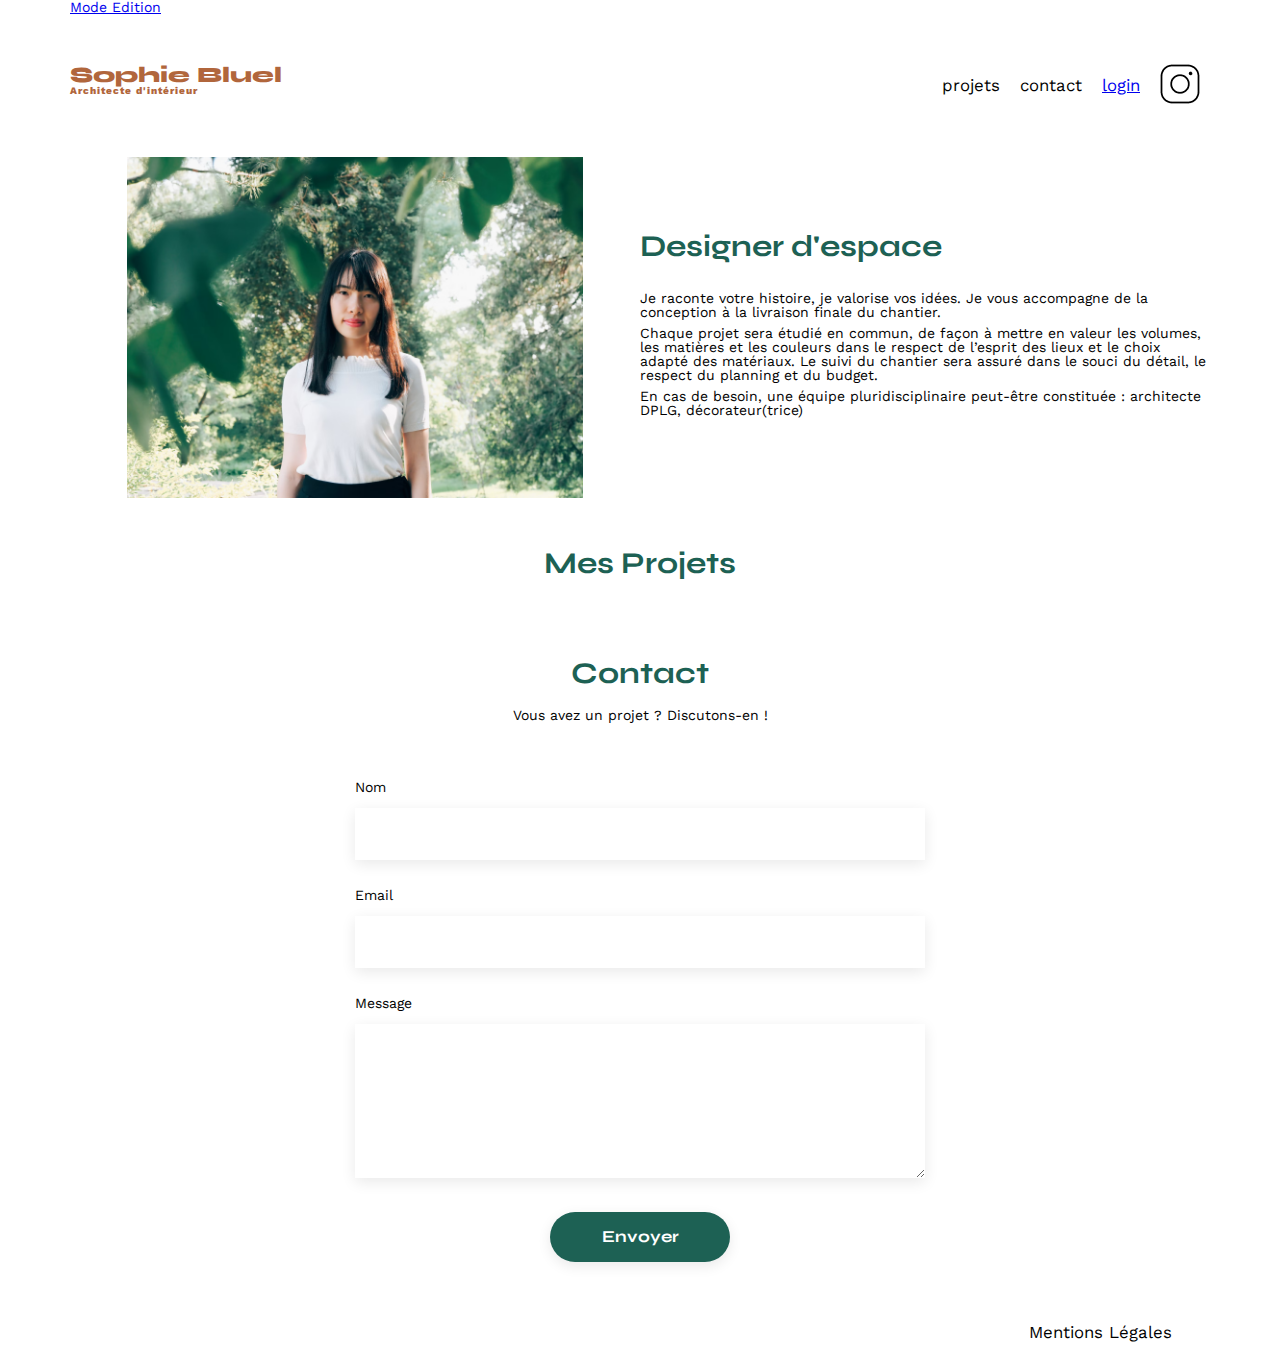
==== index.html @ 2c3279c7 "filtre projet + début modale" ====
<!DOCTYPE html>
<html lang="fr">
  <head>
    <meta charset="UTF-8" />
    <title>Sophie Bluel - Architecte d'intérieur</title>
    <meta name="viewport" content="width=device-width, initial-scale=1.0" />
    <link rel="preconnect" href="https://fonts.googleapis.com" />
    <link rel="preconnect" href="https://fonts.gstatic.com" crossorigin />
    <link
      href="https://fonts.googleapis.com/css2?family=Syne:wght@700;800&family=Work+Sans&display=swap"
      rel="stylesheet"
    />
    <meta name="description" content="" />
    <link rel="stylesheet" href="./assets/style.css" />
    <script src="showWork.js" defer></script>
  </head>
  <body>
    <div>
      <a href="#modalProjets">Mode Edition</a>

      <aside
        id="modalProjets"
        class="modal"
        aria-hidden="true"
        aria-modal="false"
        role=""
        style="display: none"
      >
        <div class="modalDiv">
          <a>Lorem ipsum</a>
        </div>
      </aside>
    </div>
    <header>
      <h1>Sophie Bluel <span>Architecte d'intérieur</span></h1>
      <nav>
        <ul>
          <li>projets</li>
          <li>contact</li>
          <li><a href="./login.html">login</a></li>
          <li><img src="./assets/icons/instagram.png" alt="Instagram" /></li>
        </ul>
      </nav>
    </header>
    <main>
      <section id="introduction">
        <figure>
          <img src="./assets/images/sophie-bluel.png" alt="" />
        </figure>
        <article>
          <h2>Designer d'espace</h2>
          <p>
            Je raconte votre histoire, je valorise vos idées. Je vous accompagne
            de la conception à la livraison finale du chantier.
          </p>
          <p>
            Chaque projet sera étudié en commun, de façon à mettre en valeur les
            volumes, les matières et les couleurs dans le respect de l’esprit
            des lieux et le choix adapté des matériaux. Le suivi du chantier
            sera assuré dans le souci du détail, le respect du planning et du
            budget.
          </p>
          <p>
            En cas de besoin, une équipe pluridisciplinaire peut-être constituée
            : architecte DPLG, décorateur(trice)
          </p>
        </article>
      </section>
      <section id="portfolio">
        <h2>Mes Projets</h2>
        <div class="gallery">
          <!-- <figure>
              <img src="assets/images/abajour-tahina.png" alt="Abajour Tahina" />
              <figcaption>Abajour Tahina</figcaption>
            </figure>
            <figure>
              <img
                src="assets/images/appartement-paris-v.png"
                alt="Appartement Paris V"
              />
              <figcaption>Appartement Paris V</figcaption>
            </figure>
            <figure>
              <img
                src="assets/images/restaurant-sushisen-londres.png"
                alt="Restaurant Sushisen - Londres"
              />
              <figcaption>Restaurant Sushisen - Londres</figcaption>
            </figure>
            <figure>
              <img
                src="assets/images/la-balisiere.png"
                alt="Villa “La Balisiere” - Port Louis"
              />
              <figcaption>Villa “La Balisiere” - Port Louis</figcaption>
            </figure>
            <figure>
              <img
                src="assets/images/structures-thermopolis.png"
                alt="Structures Thermopolis"
              />
              <figcaption>Structures Thermopolis</figcaption>
            </figure>
            <figure>
              <img
                src="assets/images/appartement-paris-x.png"
                alt="Appartement Paris X"
              />
              <figcaption>Appartement Paris X</figcaption>
            </figure>
            <figure>
              <img
                src="assets/images/le-coteau-cassis.png"
                alt="Pavillon “Le coteau” - Cassis"
              />
              <figcaption>Pavillon “Le coteau” - Cassis</figcaption>
            </figure>
            <figure>
              <img
                src="assets/images/villa-ferneze.png"
                alt="Villa Ferneze - Isola d’Elba"
              />
              <figcaption>Villa Ferneze - Isola d’Elba</figcaption>
            </figure>
            <figure>
              <img
                src="assets/images/appartement-paris-xviii.png"
                alt="Appartement Paris XVIII"
              />
              <figcaption>Appartement Paris XVIII</figcaption>
            </figure>
            <figure>
              <img
                src="assets/images/bar-lullaby-paris.png"
                alt="Bar “Lullaby” - Paris"
              />
              <figcaption>Bar “Lullaby” - Paris</figcaption>
            </figure>
            <figure>
              <img
                src="assets/images/hotel-first-arte-new-delhi.png"
                alt="Hotel First Arte - New Delhi"
              />
              <figcaption>Hotel First Arte - New Delhi</figcaption>
            </figure> -->
        </div>
      </section>
      <section id="contact">
        <h2>Contact</h2>
        <p>Vous avez un projet ? Discutons-en !</p>
        <form action="#" method="post">
          <label for="name">Nom</label>
          <input type="text" name="name" id="name" />
          <label for="email">Email</label>
          <input type="email" name="email" id="email" />
          <label for="message">Message</label>
          <textarea name="message" id="message" cols="30" rows="10"></textarea>
          <input type="submit" value="Envoyer" />
        </form>
      </section>
    </main>

    <footer>
      <nav>
        <ul>
          <li>Mentions Légales</li>
        </ul>
      </nav>
    </footer>
  </body>
</html>
---- assets/style.css ----
/* http://meyerweb.com/eric/tools/css/reset/
   v2.0 | 20110126
   License: none (public domain)
*/

html, body, div, span, applet, object, iframe,
h1, h2, h3, h4, h5, h6, p, blockquote, pre,
a, abbr, acronym, address, big, cite, code,
del, dfn, em, img, ins, kbd, q, s, samp,
small, strike, strong, sub, sup, tt, var,
b, u, i, center,
dl, dt, dd, ol, ul, li,
fieldset, form, label, legend,
table, caption, tbody, tfoot, thead, tr, th, td,
article, aside, canvas, details, embed,
figure, figcaption, footer, header, hgroup,
menu, nav, output, ruby, section, summary,
time, mark, audio, video {
	margin: 0;
	padding: 0;
	border: 0;
	font-size: 100%;
	font: inherit;
	vertical-align: baseline;
}
/* HTML5 display-role reset for older browsers */
article, aside, details, figcaption, figure,
footer, header, hgroup, menu, nav, section {
	display: block;
}

/*modale*/
.modalProjets {
	position: fixed;
	width: 80%;
	height: 60%;
	background: gray;
	border: black;
	opacity: 100%;
}

#modalDiv {
	width: 80%;
	height: 60%;
	background: gray;
	border: black;
	opacity: 100%;
}



body {
	line-height: 1;
}
ol, ul {
	list-style: none;
}
blockquote, q {
	quotes: none;
}
blockquote:before, blockquote:after,
q:before, q:after {
	content: '';
	content: none;
}
table {
	border-collapse: collapse;
	border-spacing: 0;
}
/** end reset css**/
body {
	max-width: 1140px;
	margin:auto;
	font-family: 'Work Sans' ;
	font-size: 14px;
}
header {
	display: flex;
	justify-content: space-between;
	margin: 50px 0
}
section {
	margin: 50px 0
}

h1{
	display: flex;
	flex-direction: column;
	font-family: 'Syne';
	font-size: 22px;
	font-weight: 800;
	color: #B1663C
}

h1 > span {
	font-family: 'Work Sans';
	font-size:10px;
	letter-spacing: 0.1em;
;
}

h2{
	font-family: 'Syne';
	font-weight: 700;
	font-size: 30px;
	color: #1D6154
}
nav ul {
	display: flex;
	align-items: center;
	list-style-type: none;

}
nav li {
	padding: 0 10px;
	font-size: 1.2em;
}

li:hover {
	color: #B1663C;
}
#introduction {
	display: flex;
	align-items: center;
}
#introduction figure {
	flex: 1
}
#introduction img {
	display: block;
	margin: auto;
	width: 80%;
}

#introduction article {
	flex: 1
}
#introduction h2 {
	margin-bottom: 1em;
}

#introduction p {
	margin-bottom: 0.5em;
}
#portfolio h2 {
	text-align: center;
	margin-bottom: 1em;
}
.gallery {
	width: 100%;
	display: grid;
	grid-template-columns: 1fr 1fr 1fr;
	grid-column-gap: 20px;
	grid-row-gap: 20px;
}

.gallery img {
	width: 100%;

}
#contact {
	width: 50%;
margin: auto;
}
#contact > * {
	text-align: center;

}
#contact h2{
	margin-bottom: 20px;
}
#contact form {
	text-align: left;
	margin-top:30px;
	display: flex;
	flex-direction: column;
}

#contact input {
	height: 50px;
	font-size: 1.2em;
	border: none;
	box-shadow: 0px 4px 14px rgba(0, 0, 0, 0.09);
}
#contact label {
	margin: 2em 0 1em 0;
}
#contact textarea {
	border: none;
	box-shadow: 0px 4px 14px rgba(0, 0, 0, 0.09);
}

input[type="submit"]{
	font-family: 'Syne';
	font-weight: 700;
	color: white;
	background-color: #1D6154;
	margin : 2em auto ;
	width: 180px;
	text-align: center;
	border-radius: 60px ;
}

footer nav ul {
	display: flex;
	justify-content: flex-end;
	margin: 2em
}
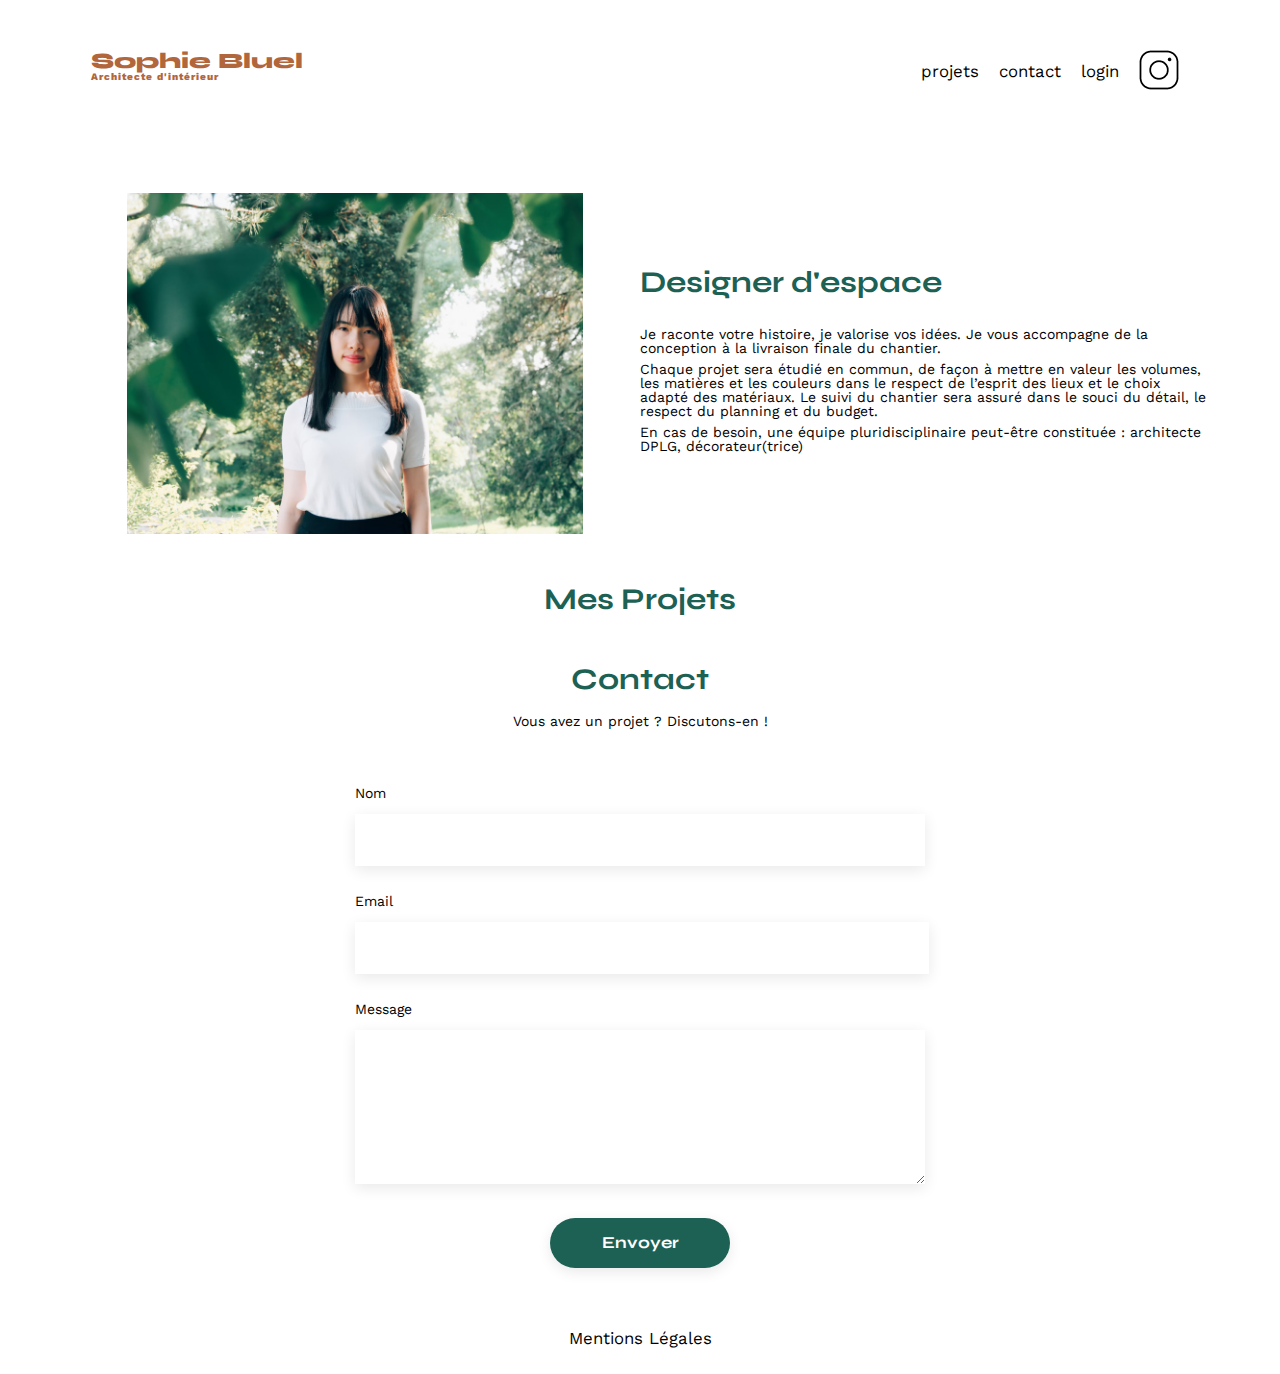
==== commit a9a83e72: "Finalisation mise en page" ====
--- a/index.html
+++ b/index.html
@@ -12,22 +12,140 @@
     />
     <meta name="description" content="" />
     <link rel="stylesheet" href="./assets/style.css" />
+    <link
+      rel="stylesheet"
+      href="https://cdnjs.cloudflare.com/ajax/libs/font-awesome/5.15.4/css/all.min.css"
+    />
     <script src="showWork.js" defer></script>
+    <script
+      src="https://kit.fontawesome.com/ecfeba5a91.js"
+      crossorigin="anonymous"
+    ></script>
   </head>
+  <div class="bandeau">
+    <svg
+      width="17"
+      height="17"
+      viewBox="0 0 17 17"
+      fill="none"
+      xmlns="http://www.w3.org/2000/svg"
+    >
+      <path
+        d="M14.0229 2.18576L14.3939 2.55679C14.6821 2.84503 14.6821 3.31113 14.3939 3.5963L13.5016 4.49169L12.0879 3.07808L12.9803 2.18576C13.2685 1.89751 13.7346 1.89751 14.0198 2.18576H14.0229ZM6.93332 8.23578L11.0484 4.11759L12.4621 5.53121L8.34387 9.64633C8.25494 9.73525 8.14455 9.79964 8.02496 9.83337L6.23111 10.3455L6.7432 8.55162C6.77693 8.43203 6.84133 8.32164 6.93025 8.23271L6.93332 8.23578ZM11.9408 1.14625L5.89074 7.1932C5.62397 7.45998 5.43078 7.78808 5.32959 8.14685L4.4526 11.2133C4.379 11.4708 4.44953 11.7468 4.63965 11.9369C4.82977 12.127 5.10574 12.1976 5.36332 12.124L8.42973 11.247C8.79156 11.1427 9.11967 10.9495 9.38338 10.6858L15.4334 4.63888C16.2951 3.77722 16.2951 2.37894 15.4334 1.51728L15.0624 1.14625C14.2007 0.284585 12.8024 0.284585 11.9408 1.14625ZM3.19844 2.34214C1.70816 2.34214 0.5 3.55031 0.5 5.04058V13.3812C0.5 14.8715 1.70816 16.0796 3.19844 16.0796H11.5391C13.0293 16.0796 14.2375 14.8715 14.2375 13.3812V9.94683C14.2375 9.539 13.9094 9.21089 13.5016 9.21089C13.0937 9.21089 12.7656 9.539 12.7656 9.94683V13.3812C12.7656 14.0589 12.2167 14.6078 11.5391 14.6078H3.19844C2.52076 14.6078 1.97188 14.0589 1.97188 13.3812V5.04058C1.97188 4.36291 2.52076 3.81402 3.19844 3.81402H6.63281C7.04065 3.81402 7.36875 3.48591 7.36875 3.07808C7.36875 2.67025 7.04065 2.34214 6.63281 2.34214H3.19844Z"
+        fill="white"
+      />
+    </svg>
+    <a href="#modalProjets" class="modalAppear">Mode Edition</a>
+  </div>
   <body>
     <div>
-      <a href="#modalProjets">Mode Edition</a>
-
       <aside
         id="modalProjets"
         class="modal"
         aria-hidden="true"
         aria-modal="false"
-        role=""
+        role="dialog"
         style="display: none"
       >
-        <div class="modalDiv">
-          <a>Lorem ipsum</a>
+        <div class="modal-background"></div>
+        <div id="modalDiv" class="modal stopPropa">
+          <button class="closeModal">
+            <svg
+              width="24"
+              height="24"
+              viewBox="0 0 24 24"
+              fill="none"
+              xmlns="http://www.w3.org/2000/svg"
+            >
+              <path
+                d="M17.6546 8.05106C18.1235 7.58214 18.1235 6.82061 17.6546 6.35169C17.1856 5.88277 16.4241 5.88277 15.9552 6.35169L12.005 10.3056L8.05106 6.35544C7.58214 5.88652 6.82061 5.88652 6.35169 6.35544C5.88277 6.82436 5.88277 7.58589 6.35169 8.05481L10.3056 12.005L6.35544 15.9589C5.88652 16.4279 5.88652 17.1894 6.35544 17.6583C6.82436 18.1272 7.58589 18.1272 8.05481 17.6583L12.005 13.7044L15.9589 17.6546C16.4279 18.1235 17.1894 18.1235 17.6583 17.6546C18.1272 17.1856 18.1272 16.4241 17.6583 15.9552L13.7044 12.005L17.6546 8.05106Z"
+                fill="black"
+              />
+            </svg>
+          </button>
+          <button class="changeModal" id="retour">
+            <svg
+              width="21"
+              height="21"
+              viewBox="0 0 21 21"
+              fill="none"
+              xmlns="http://www.w3.org/2000/svg"
+            >
+              <path
+                d="M0.439478 8.94458C-0.146493 9.53055 -0.146493 10.4822 0.439478 11.0681L7.9399 18.5686C8.52587 19.1545 9.47748 19.1545 10.0635 18.5686C10.6494 17.9826 10.6494 17.031 10.0635 16.445L5.11786 11.5041H19.4999C20.3297 11.5041 21 10.8338 21 10.004C21 9.17428 20.3297 8.50393 19.4999 8.50393H5.12255L10.0588 3.56303C10.6447 2.97706 10.6447 2.02545 10.0588 1.43948C9.47279 0.853507 8.52118 0.853507 7.93521 1.43948L0.43479 8.9399L0.439478 8.94458Z"
+                fill="black"
+              />
+            </svg>
+          </button>
+          <a class="modalTitle" id="T1">Galerie photo</a>
+          <a class="modalTitle" id="T2" style="display: none">Ajout photo</a>
+          <form
+            id="addProjectForm"
+            enctype="multipart/form-data"
+            style="display: none"
+          >
+            <div class="imgAdd">
+              <label for="projectImage">
+                <svg
+                  width="70"
+                  height="61"
+                  viewBox="0 0 70 61"
+                  fill="none"
+                  xmlns="http://www.w3.org/2000/svg"
+                  id="missingImg"
+                >
+                  <path
+                    d="M60.5517 6.88793C61.7228 6.88793 62.681 7.84612 62.681 9.01724V51.5768L62.0156 50.7118L43.9165 27.2894C43.3176 26.5042 42.3727 26.0517 41.3879 26.0517C40.4031 26.0517 39.4715 26.5042 38.8594 27.2894L27.8136 41.5824L23.7546 35.8998C23.1557 35.0614 22.1975 34.569 21.1595 34.569C20.1214 34.569 19.1632 35.0614 18.5644 35.9131L7.91783 50.8183L7.31896 51.6434V51.6034V9.01724C7.31896 7.84612 8.27715 6.88793 9.44827 6.88793H60.5517ZM9.44827 0.5C4.75048 0.5 0.93103 4.31945 0.93103 9.01724V51.6034C0.93103 56.3012 4.75048 60.1207 9.44827 60.1207H60.5517C65.2495 60.1207 69.069 56.3012 69.069 51.6034V9.01724C69.069 4.31945 65.2495 0.5 60.5517 0.5H9.44827ZM20.0948 26.0517C20.9337 26.0517 21.7644 25.8865 22.5394 25.5655C23.3144 25.2444 24.0186 24.7739 24.6118 24.1807C25.2049 23.5876 25.6755 22.8834 25.9965 22.1083C26.3175 21.3333 26.4828 20.5027 26.4828 19.6638C26.4828 18.8249 26.3175 17.9943 25.9965 17.2192C25.6755 16.4442 25.2049 15.74 24.6118 15.1468C24.0186 14.5537 23.3144 14.0831 22.5394 13.7621C21.7644 13.4411 20.9337 13.2759 20.0948 13.2759C19.2559 13.2759 18.4253 13.4411 17.6503 13.7621C16.8752 14.0831 16.171 14.5537 15.5779 15.1468C14.9847 15.74 14.5142 16.4442 14.1931 17.2192C13.8721 17.9943 13.7069 18.8249 13.7069 19.6638C13.7069 20.5027 13.8721 21.3333 14.1931 22.1083C14.5142 22.8834 14.9847 23.5876 15.5779 24.1807C16.171 24.7739 16.8752 25.2444 17.6503 25.5655C18.4253 25.8865 19.2559 26.0517 20.0948 26.0517Z"
+                    fill="#B9C5CC"
+                  />
+                </svg>
+                <input
+                  type="file"
+                  id="projectImage"
+                  name="projectImage"
+                  accept="image/*"
+                  style="display: none"
+                  required
+                />
+                <img
+                  id="previewImage"
+                  src="#"
+                  alt="Aperçu de l'image"
+                  style="display: none"
+                />
+                <div id="imgButton"><a>+ Ajouter photo</a></div>
+                <a id="imgText">jpg, png : 4mo max</a>
+              </label>
+            </div>
+            <div>
+              <label class="ajoutTitre" for="projectName">Titre</label>
+              <input type="text" id="projectName" name="projectName" required />
+            </div>
+            <div>
+              <label class="ajoutTitre" for="projectCategory">Catégorie</label>
+              <select id="projectCategory" name="projectCategory" required>
+                <option value="" disabled selected></option>
+                <option value="2">Appartements</option>
+                <option value="3">Hotels & restaurants</option>
+                <option value="1">Objets</option>
+              </select>
+            </div>
+            <div class="modalButton">
+              <button
+                class="ajoutBoutton"
+                id="couleurBoutton"
+                type="submit"
+                disabled
+              >
+                Valider
+              </button>
+            </div>
+          </form>
+          <div class="modalButton" id="chgModal">
+            <button class="ajoutBoutton" id="chgButton">
+              Ajouter une photo
+            </button>
+          </div>
         </div>
       </aside>
     </div>
@@ -37,7 +155,7 @@
         <ul>
           <li>projets</li>
           <li>contact</li>
-          <li><a href="./login.html">login</a></li>
+          <li><a id="logLabel" href="./login.html">login</a></li>
           <li><img src="./assets/icons/instagram.png" alt="Instagram" /></li>
         </ul>
       </nav>
@@ -68,82 +186,7 @@
       </section>
       <section id="portfolio">
         <h2>Mes Projets</h2>
-        <div class="gallery">
-          <!-- <figure>
-              <img src="assets/images/abajour-tahina.png" alt="Abajour Tahina" />
-              <figcaption>Abajour Tahina</figcaption>
-            </figure>
-            <figure>
-              <img
-                src="assets/images/appartement-paris-v.png"
-                alt="Appartement Paris V"
-              />
-              <figcaption>Appartement Paris V</figcaption>
-            </figure>
-            <figure>
-              <img
-                src="assets/images/restaurant-sushisen-londres.png"
-                alt="Restaurant Sushisen - Londres"
-              />
-              <figcaption>Restaurant Sushisen - Londres</figcaption>
-            </figure>
-            <figure>
-              <img
-                src="assets/images/la-balisiere.png"
-                alt="Villa “La Balisiere” - Port Louis"
-              />
-              <figcaption>Villa “La Balisiere” - Port Louis</figcaption>
-            </figure>
-            <figure>
-              <img
-                src="assets/images/structures-thermopolis.png"
-                alt="Structures Thermopolis"
-              />
-              <figcaption>Structures Thermopolis</figcaption>
-            </figure>
-            <figure>
-              <img
-                src="assets/images/appartement-paris-x.png"
-                alt="Appartement Paris X"
-              />
-              <figcaption>Appartement Paris X</figcaption>
-            </figure>
-            <figure>
-              <img
-                src="assets/images/le-coteau-cassis.png"
-                alt="Pavillon “Le coteau” - Cassis"
-              />
-              <figcaption>Pavillon “Le coteau” - Cassis</figcaption>
-            </figure>
-            <figure>
-              <img
-                src="assets/images/villa-ferneze.png"
-                alt="Villa Ferneze - Isola d’Elba"
-              />
-              <figcaption>Villa Ferneze - Isola d’Elba</figcaption>
-            </figure>
-            <figure>
-              <img
-                src="assets/images/appartement-paris-xviii.png"
-                alt="Appartement Paris XVIII"
-              />
-              <figcaption>Appartement Paris XVIII</figcaption>
-            </figure>
-            <figure>
-              <img
-                src="assets/images/bar-lullaby-paris.png"
-                alt="Bar “Lullaby” - Paris"
-              />
-              <figcaption>Bar “Lullaby” - Paris</figcaption>
-            </figure>
-            <figure>
-              <img
-                src="assets/images/hotel-first-arte-new-delhi.png"
-                alt="Hotel First Arte - New Delhi"
-              />
-              <figcaption>Hotel First Arte - New Delhi</figcaption>
-            </figure> -->
-        </div>
+        <div class="gallery"></div>
       </section>
       <section id="contact">
         <h2>Contact</h2>
--- a/assets/style.css
+++ b/assets/style.css
@@ -30,8 +30,69 @@
 }
 
 /*modale*/
+
+.bandeau {
+	background: black;
+    width: 100%;
+    height: 59px;
+    display: flex;
+    justify-content: center;
+    align-content: center;
+    flex-wrap: wrap;
+}
+
+.bandeau svg {
+	padding-right : 11.5px;
+}
+
+.modalAppear {
+	color: white;
+    text-decoration: none;
+    align-self: center;
+}
+
+.modal-background {
+    display: none;
+    position: fixed;
+    top: 0;
+    left: 0;
+    width: 100%;
+    height: 100%;
+    background-color: rgba(0, 0, 0, 0.5); 
+    z-index: 1000; 
+}
+
+.closeModal {
+	display: flex;
+    justify-content: center;
+    width: 24px;
+    height: 24px;
+    position: absolute;
+    right: 30px;
+    top: 26px;
+    border: 0px;
+    padding: 0px;
+    background: white;
+}
+
+.changeModal {
+	display: flex;
+    justify-content: center;
+    width: 21px;
+    height: 21px;
+    position: absolute;
+    left: 30px;
+    top: 26px;
+    border: 0px;
+    padding: 0px;
+	background: white;
+}
+
 .modalProjets {
 	position: fixed;
+	display: flex;
+	align-items: center;
+	justify-content: center;
 	width: 80%;
 	height: 60%;
 	background: gray;
@@ -40,14 +101,337 @@
 }
 
 #modalDiv {
-	width: 80%;
-	height: 60%;
-	background: gray;
+    width: 630px;
+    height: 688px;
+	background: white;
 	border: black;
 	opacity: 100%;
-}
-
-
+	overflow: auto;
+	z-index: 1001;
+	position: fixed;
+    top: 50%;
+    left: 50%;
+    transform: translate(-50%, -50%);
+    border-radius: 10px;
+    display: flex;
+    flex-direction: column;
+    justify-content: flex-start;
+}
+
+.modalTitle {
+    font-family: Work Sans;
+    font-size: 26px;
+    font-weight: 400;
+    line-height: 30px;
+    letter-spacing: 0em;
+    text-align: center;
+    padding-top: 60px;
+    padding-bottom: 34px;
+}
+
+.imgAdd {
+	display: flex;
+    width: 100%;
+    justify-content: flex-start;
+}
+
+#imgButton {
+	display: flex;
+    position: relative;
+    top: 26px;
+    width: 173px;
+    height: 36px;
+    border-radius: 50px;
+	background: #CBD6DC;
+    justify-content: center;
+    align-content: center;
+    flex-wrap: wrap;
+}
+
+.ajoutTitre {
+    display: flex;
+    font-family: Work Sans;
+    font-size: 14px;
+    font-weight: 500;
+    line-height: 16px;
+    letter-spacing: 0em;
+    text-align: left;
+    margin-top: 30px;
+    margin-bottom: 10px;
+}
+
+.modalButton {
+	display: flex;
+    border-top-color: #B3B3B3;
+    border-top-style: solid;
+    border-width: thin;
+    margin-top: 47px;
+    width: 100%;
+    padding-top: 32px;
+    justify-content: center;
+}
+
+#previewImage {
+    position: absolute;
+    display: block;
+    max-height: 169px;
+    max-width: 420px;
+    z-index: 1002;
+}
+
+.ajoutBoutton {
+	font-family: 'Syne';
+	font-weight: 700;
+	color: white;
+	background-color: #A7A7A7;
+	width: 237px;
+	text-align: center;
+	border-radius: 60px ;
+    height: 36px;
+    border: #A7A7A7;
+}
+
+.imgAdd label {
+    position: static;
+    display: flex;
+    justify-content: flex-start;
+    width: 420px;
+    height: 169px;
+    border-radius: 3px;
+    background: #E8F1F6;
+    flex-direction: column;
+    align-content: center;
+    flex-wrap: wrap;
+    align-items: center;
+}
+
+.imgAdd label svg {
+	position: relative;
+	top: 13px;
+}
+
+.imgAdd label a {
+	position: relative;
+	top: 33px;
+}
+
+#imgButton a {
+	font-family: Work Sans;
+	font-size: 14px;
+	font-weight: 500;
+	line-height: 16px;
+	letter-spacing: 0em;
+	color: #306685;
+	position: unset;
+	top: unset;
+}
+
+.grpImg {
+    width: 68%;
+    flex-wrap: wrap;
+    flex-direction: row;
+    align-self: center;
+    justify-content: flex-start;
+}
+
+#grpDestruction {
+	display: flex;
+}
+
+.preview {
+    width: 76.61px;
+    height: 102.57px;
+}
+
+.imgModal {
+    position: relative;
+    margin-right: 9px;
+    margin-top: 29px;
+}
+
+.imgModal button {
+	position: absolute;
+    bottom: 80px;
+    left: 55px;
+	width: 17px;
+	height: 17px;
+	background-color: Black;
+	color: #fff;
+	border: none;
+	border-radius: 2px;
+	cursor: pointer;
+	padding: unset;
+}
+
+.fa-trash:before {
+    content: "\f1f8";
+}
+
+#projectName {
+	width: 420px;
+	height: 51px;
+	border-width: 0px;
+	background: #FFFFFF;
+	box-shadow: 0px 4px 14px rgba(0, 0, 0, 0.09);
+	padding: 0px;
+}
+
+#projectCategory {
+	width: 420px;
+    height: 51px;
+    border-width: 0px;
+    background: #FFFFFF;
+    box-shadow: 0px 4px 14px rgba(0, 0, 0, 0.09);
+}
+
+#addProjectForm {
+	align-self: center;
+    width: 68%;
+    display: flex;
+    flex-wrap: wrap;
+}
+
+/*autres*/
+
+#unfiltering {
+	width: auto;
+    height: inherit;
+    margin: unset;
+    opacity: 0;
+    position: absolute;
+    top: 0px;
+    bottom: 0px;
+    right: 0px;
+    left: 0px;
+}
+
+.filtering {
+	width: auto;
+    height: inherit;
+    margin: unset;
+    opacity: 0;
+    position: absolute;
+    top: 0px;
+    bottom: 0px;
+    right: 0px;
+    left: 0px;
+}
+
+.apparence {
+	position: relative;
+    width: fit-content;
+    min-width: 100px;
+	height: 37px;
+	border-radius: 60px;
+	box-sizing: border-box;
+	border: 1px solid #1D6154;
+	margin: 5px;
+	margin-top: 50px;
+	margin-bottom: 50px;
+}
+
+.apparence div {
+	width: 100%;
+	height: 100%;
+	display: flex;
+	justify-content: center;
+	align-items: center;
+	line-height: 25px;
+	transition: .5s ease;
+	border-radius: inherit;
+}
+
+.apparence div p {
+	font-family: Syne;
+	font-size: 16px;
+	font-weight: 700;
+	line-height: 19px;
+	letter-spacing: 0em;
+	text-align: center;
+	color: #1D6154;
+	margin-left: 14px;
+	margin-right: 14px;
+}
+
+input[type=checkbox]:checked ~ div {
+	background-color: #1D6154;
+}
+
+input[type=checkbox]:checked ~ div p {
+	color: #FFFFFF;
+}
+
+#portfolio {
+    display: flex;
+    flex-direction: row;
+    flex-wrap: wrap;
+    justify-content: center;
+}
+
+#portfolio h2 {
+	width: 100%;
+}
+
+#logLabel {
+    text-decoration: none;
+    color: unset;
+}
+
+#acceuil {
+    text-decoration: none;
+    color: unset;
+}
+
+#login {
+    display: flex;
+    flex-direction: column;
+    align-items: center;
+    flex-wrap: wrap;
+}
+
+#email, #pass {
+	width: 100%;
+    height: 51px;
+    border-width: 0px;
+    background: #FFFFFF;
+    box-shadow: 0px 4px 14px rgba(0, 0, 0, 0.09);
+}
+
+#email2, #pass {
+	width: 379px;
+    height: 51px;
+    border-width: 0px;
+    background: #FFFFFF;
+    box-shadow: 0px 4px 14px rgba(0, 0, 0, 0.09);
+}
+
+#login-form {
+    display: flex;
+    flex-direction: column;
+}
+
+#oubli {
+	align-self: center;
+}
+
+#loginFoot {
+    position: absolute;
+    bottom: 0;
+    right: 52px;
+}
+
+#chgModal {
+    width: 420px;
+    align-self: center;
+}
+
+#chgButton {
+	background-color: #1D6154;
+	border: #1D6154;
+	margin: unset;
+}
+
+/*Base*/
 
 body {
 	line-height: 1;
@@ -69,16 +453,33 @@
 }
 /** end reset css**/
 body {
-	max-width: 1140px;
 	margin:auto;
 	font-family: 'Work Sans' ;
 	font-size: 14px;
+    display: flex;
+    flex-direction: column;
+    align-items: center;
 }
 header {
 	display: flex;
-	justify-content: space-between;
-	margin: 50px 0
-}
+    justify-content: space-between;
+    margin: 50px 0;
+    margin-right: auto;
+    margin-left: auto;
+    max-width: 1140px;
+    gap: 608px;
+}
+
+main {
+	max-width: 1140px;
+	margin:auto;
+}
+
+footer {
+	max-width: 1140px;
+	margin:auto;
+}
+
 section {
 	margin: 50px 0
 }
@@ -144,7 +545,6 @@
 }
 #portfolio h2 {
 	text-align: center;
-	margin-bottom: 1em;
 }
 .gallery {
 	width: 100%;
@@ -199,6 +599,8 @@
 	width: 180px;
 	text-align: center;
 	border-radius: 60px ;
+    height: 36px;
+    border: #1D6164;
 }
 
 footer nav ul {
